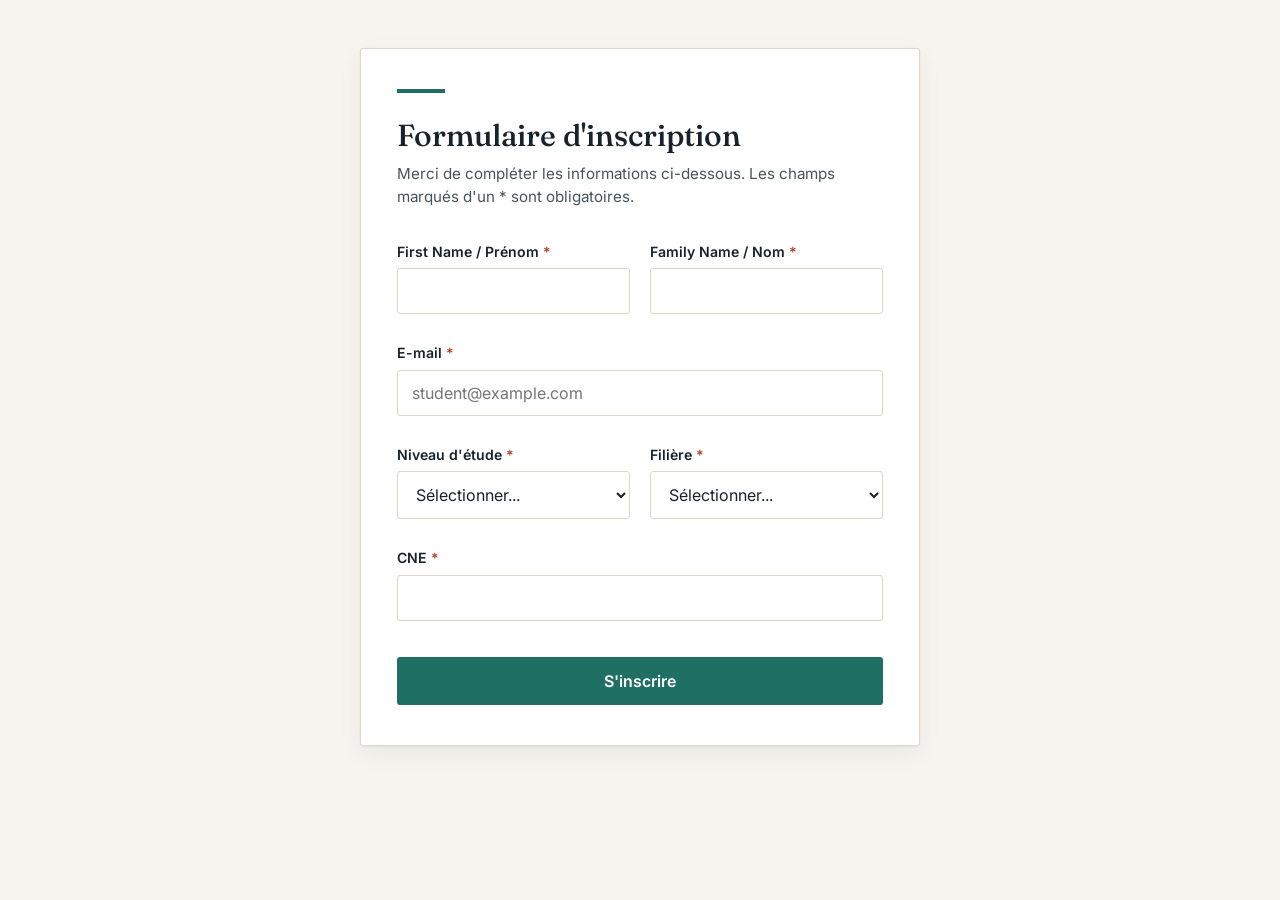
==== index.html @ 87009127 "Add files via upload" ====
<!DOCTYPE html>
<html lang="fr">
<head>
  <meta charset="UTF-8" />
  <meta name="viewport" content="width=device-width, initial-scale=1.0" />
  <title>Inscription</title>
  <link rel="preconnect" href="https://fonts.googleapis.com" />
  <link rel="preconnect" href="https://fonts.gstatic.com" crossorigin />
  <link
    href="https://fonts.googleapis.com/css2?family=Fraunces:opsz,wght@9..144,400;9..144,500;9..144,600&family=Inter:wght@400;500;600;700&display=swap"
    rel="stylesheet"
  />
  <link rel="stylesheet" href="assets/css/style.css" />
</head>
<body>
  <main class="page">
    <!-- Registration form -->
    <div class="card" id="form-view">
      <div class="eyebrow-bar"></div>
      <h1 class="title">Formulaire d'inscription</h1>
      <p class="subtitle">
        Merci de compléter les informations ci-dessous. Les champs marqués
        d'un <span class="required">*</span> sont obligatoires.
      </p>

      <form id="registration-form" novalidate>
        <div class="form-row">
          <div class="field" id="field-firstName">
            <label for="firstName">First Name / Prénom <span class="required">*</span></label>
            <input id="firstName" name="firstName" autocomplete="given-name" />
            <div class="error-text" id="error-firstName"></div>
          </div>
          <div class="field" id="field-familyName">
            <label for="familyName">Family Name / Nom <span class="required">*</span></label>
            <input id="familyName" name="familyName" autocomplete="family-name" />
            <div class="error-text" id="error-familyName"></div>
          </div>
        </div>

        <div class="field" id="field-email">
          <label for="email">E-mail <span class="required">*</span></label>
          <input id="email" name="email" type="email" placeholder="student@example.com" autocomplete="email" />
          <div class="error-text" id="error-email"></div>
        </div>

        <div class="form-row">
          <div class="field" id="field-niveau">
            <label for="niveau">Niveau d'étude <span class="required">*</span></label>
            <select id="niveau" name="niveau">
              <option value="" disabled selected>Sélectionner...</option>
            </select>
            <div class="error-text" id="error-niveau"></div>
          </div>
          <div class="field" id="field-filiere">
            <label for="filiere">Filière <span class="required">*</span></label>
            <select id="filiere" name="filiere">
              <option value="" disabled selected>Sélectionner...</option>
            </select>
            <div class="error-text" id="error-filiere"></div>
          </div>
        </div>

        <div class="field" id="field-cne">
          <label for="cne">CNE <span class="required">*</span></label>
          <input id="cne" name="cne" />
          <div class="error-text" id="error-cne"></div>
        </div>

        <div class="banner-error" id="server-error" style="display: none"></div>

        <button type="submit" class="btn-submit" id="submit-btn">S'inscrire</button>
      </form>
    </div>

    <!-- Success view -->
    <div class="card" id="success-view" style="display: none; text-align: center">
      <div class="check-circle">✓</div>
      <h1 style="font-size: 1.7rem; margin-top: 1.25rem">Inscription réussie</h1>
      <p class="muted" style="margin-top: 0.75rem">
        Votre inscription a été enregistrée avec succès.
      </p>
      <button class="btn-submit" style="margin-top: 2rem; max-width: 260px" id="restart-btn">
        Inscrire une autre personne
      </button>
    </div>
  </main>

  <script src="assets/js/config.js"></script>
  <script src="assets/js/api.js"></script>
  <script src="assets/js/register.js"></script>
</body>
</html>
---- assets/css/style.css ----
:root {
  --ink: #16232b;
  --ink-soft: #45545c;
  --paper: #f6f4ee;
  --paper-raised: #ffffff;
  --line: #ddd7c8;
  --teal: #1f6f63;
  --teal-deep: #164f46;
  --gold: #c08a34;
  --error: #b3432b;
  --error-bg: #fbe9e4;
  --radius: 3px;
  --shadow: 0 1px 2px rgba(22, 35, 43, 0.06), 0 8px 24px rgba(22, 35, 43, 0.06);
  --font-display: "Fraunces", Georgia, "Times New Roman", serif;
  --font-body: "Inter", -apple-system, BlinkMacSystemFont, "Segoe UI", sans-serif;
}

* {
  box-sizing: border-box;
}

html,
body {
  margin: 0;
  padding: 0;
}

body {
  background: var(--paper);
  color: var(--ink);
  font-family: var(--font-body);
  -webkit-font-smoothing: antialiased;
  line-height: 1.5;
}

h1,
h2,
h3 {
  font-family: var(--font-display);
  color: var(--ink);
  margin: 0;
}

a {
  color: var(--teal-deep);
}

button {
  font-family: inherit;
}

:focus-visible {
  outline: 2px solid var(--teal);
  outline-offset: 2px;
}

/* ---------- Registration form ---------- */

.page {
  min-height: 100vh;
  display: flex;
  justify-content: center;
  padding: 3rem 1.25rem;
}

.card {
  width: 100%;
  max-width: 560px;
  background: var(--paper-raised);
  border: 1px solid var(--line);
  border-radius: var(--radius);
  box-shadow: var(--shadow);
  padding: 2.5rem 2.25rem;
  height: fit-content;
}

.eyebrow-bar {
  width: 48px;
  height: 4px;
  background: var(--teal);
  margin-bottom: 1.5rem;
}

.title {
  font-size: 1.9rem;
  font-weight: 500;
  line-height: 1.2;
}

.subtitle {
  color: var(--ink-soft);
  margin-top: 0.6rem;
  margin-bottom: 2rem;
  font-size: 0.95rem;
}

.form-row {
  display: grid;
  grid-template-columns: 1fr 1fr;
  gap: 1.25rem;
}

@media (max-width: 600px) {
  .form-row {
    grid-template-columns: 1fr;
    gap: 0;
  }
}

.field {
  margin-bottom: 1.35rem;
  display: flex;
  flex-direction: column;
  gap: 0.4rem;
}

.field label {
  font-size: 0.88rem;
  font-weight: 600;
}

.field .required {
  color: var(--error);
}

.field input,
.field select {
  width: 100%;
  padding: 0.75rem 0.85rem;
  font-size: 1rem;
  font-family: var(--font-body);
  color: var(--ink);
  background: var(--paper-raised);
  border: 1px solid var(--line);
  border-radius: var(--radius);
  outline: none;
}

.field.has-error input,
.field.has-error select {
  border-color: var(--error);
}

.error-text {
  font-size: 0.82rem;
  color: var(--error);
}

.banner-error {
  background: var(--error-bg);
  color: var(--error);
  padding: 0.85rem 1rem;
  border-radius: var(--radius);
  font-size: 0.9rem;
  margin-bottom: 1.25rem;
}

.btn-submit {
  width: 100%;
  padding: 0.9rem;
  font-size: 1rem;
  font-weight: 600;
  color: #fff;
  background: var(--teal);
  border: none;
  border-radius: var(--radius);
  cursor: pointer;
  margin-top: 0.5rem;
}

.btn-submit:disabled {
  opacity: 0.7;
  cursor: default;
}

.check-circle {
  width: 64px;
  height: 64px;
  border-radius: 50%;
  background: var(--teal);
  color: #fff;
  font-size: 1.8rem;
  display: flex;
  align-items: center;
  justify-content: center;
  margin: 0 auto;
}

/* ---------- Admin login ---------- */

.login-page {
  min-height: 100vh;
  background: var(--ink);
  display: flex;
  align-items: center;
  justify-content: center;
  padding: 1.5rem;
}

.login-card {
  width: 100%;
  max-width: 380px;
  background: var(--paper-raised);
  border-radius: var(--radius);
  padding: 2.25rem 2rem;
  box-shadow: 0 20px 60px rgba(0, 0, 0, 0.35);
}

.login-card label {
  display: block;
  font-size: 0.85rem;
  font-weight: 600;
  margin-bottom: 0.4rem;
  margin-top: 1rem;
}

.login-card input {
  width: 100%;
  padding: 0.7rem 0.85rem;
  border: 1px solid var(--line);
  border-radius: var(--radius);
  font-size: 1rem;
  font-family: var(--font-body);
}

/* ---------- Admin dashboard ---------- */

.dash-page {
  min-height: 100vh;
  padding: 2rem clamp(1rem, 4vw, 3rem);
}

.dash-header {
  display: flex;
  justify-content: space-between;
  align-items: flex-end;
  flex-wrap: wrap;
  gap: 1rem;
  margin-bottom: 1.75rem;
}

.dash-eyebrow {
  color: var(--teal-deep);
  font-size: 0.85rem;
  font-weight: 600;
  margin-bottom: 0.25rem;
}

.dash-title {
  font-size: 1.9rem;
  font-weight: 500;
}

.btn-secondary {
  padding: 0.6rem 1.1rem;
  background: var(--paper-raised);
  border: 1px solid var(--line);
  border-radius: var(--radius);
  cursor: pointer;
  font-size: 0.88rem;
}

.btn-primary {
  padding: 0.6rem 1.1rem;
  background: var(--teal);
  color: #fff;
  border: none;
  border-radius: var(--radius);
  cursor: pointer;
  font-size: 0.9rem;
  font-weight: 600;
}

.stats-row {
  display: grid;
  grid-template-columns: repeat(auto-fit, minmax(160px, 1fr));
  gap: 1rem;
  margin-bottom: 1.75rem;
}

.stat-card {
  background: var(--paper-raised);
  border: 1px solid var(--line);
  border-radius: var(--radius);
  padding: 1.1rem 1.25rem;
}

.stat-value {
  font-size: 1.9rem;
  font-family: var(--font-display);
  font-weight: 500;
}

.stat-label {
  font-size: 0.85rem;
  color: var(--ink-soft);
  margin-top: 0.2rem;
}

.controls {
  display: flex;
  justify-content: space-between;
  flex-wrap: wrap;
  gap: 1rem;
  margin-bottom: 1.5rem;
}

.search-input {
  flex: 1 1 320px;
  padding: 0.7rem 1rem;
  border: 1px solid var(--line);
  border-radius: var(--radius);
  font-size: 0.95rem;
  background: var(--paper-raised);
}

.filter-group {
  display: flex;
  gap: 0.5rem;
}

.filter-btn {
  padding: 0.6rem 1rem;
  border: 1px solid var(--line);
  background: var(--paper-raised);
  border-radius: var(--radius);
  cursor: pointer;
  font-size: 0.88rem;
}

.filter-btn.active {
  background: var(--teal);
  color: #fff;
  border-color: var(--teal);
}

.table-wrap {
  background: var(--paper-raised);
  border: 1px solid var(--line);
  border-radius: var(--radius);
  overflow-x: auto;
}

table {
  width: 100%;
  border-collapse: collapse;
  font-size: 0.9rem;
}

th {
  text-align: left;
  padding: 0.85rem 1rem;
  border-bottom: 1px solid var(--line);
  color: var(--ink-soft);
  font-weight: 600;
  white-space: nowrap;
}

td {
  padding: 0.85rem 1rem;
  border-bottom: 1px solid var(--line);
  white-space: nowrap;
}

.badge {
  display: inline-block;
  padding: 0.25rem 0.6rem;
  border-radius: 999px;
  font-size: 0.78rem;
  font-weight: 600;
}

.badge.present {
  background: #e4f1ee;
  color: var(--teal-deep);
}

.badge.absent {
  background: #f1ede2;
  color: var(--ink-soft);
}

.btn-mark {
  padding: 0.5rem 0.9rem;
  background: var(--teal);
  color: #fff;
  border: none;
  border-radius: var(--radius);
  font-size: 0.85rem;
  font-weight: 600;
  cursor: pointer;
}

.btn-present {
  padding: 0.5rem 0.9rem;
  background: #e4f1ee;
  color: var(--teal-deep);
  border: none;
  border-radius: var(--radius);
  font-size: 0.85rem;
  font-weight: 600;
  cursor: default;
}

.student-cards {
  display: none;
}

.student-card {
  background: var(--paper-raised);
  border: 1px solid var(--line);
  border-radius: var(--radius);
  padding: 1rem 1.1rem;
  margin-bottom: 0.85rem;
}

.student-card-header {
  display: flex;
  justify-content: space-between;
  align-items: center;
  margin-bottom: 0.5rem;
}

.student-card-row {
  font-size: 0.88rem;
  color: var(--ink-soft);
  margin-top: 0.2rem;
}

@media (max-width: 760px) {
  .table-wrap {
    display: none;
  }
  .student-cards {
    display: block;
  }
}

.overlay {
  position: fixed;
  inset: 0;
  background: rgba(22, 35, 43, 0.5);
  display: none;
  align-items: center;
  justify-content: center;
  padding: 1rem;
  z-index: 50;
}

.overlay.open {
  display: flex;
}

.dialog {
  background: var(--paper-raised);
  border-radius: var(--radius);
  padding: 1.75rem;
  max-width: 400px;
  width: 100%;
}

.dialog h2 {
  font-size: 1.3rem;
  font-weight: 500;
}

.muted {
  color: var(--ink-soft);
}
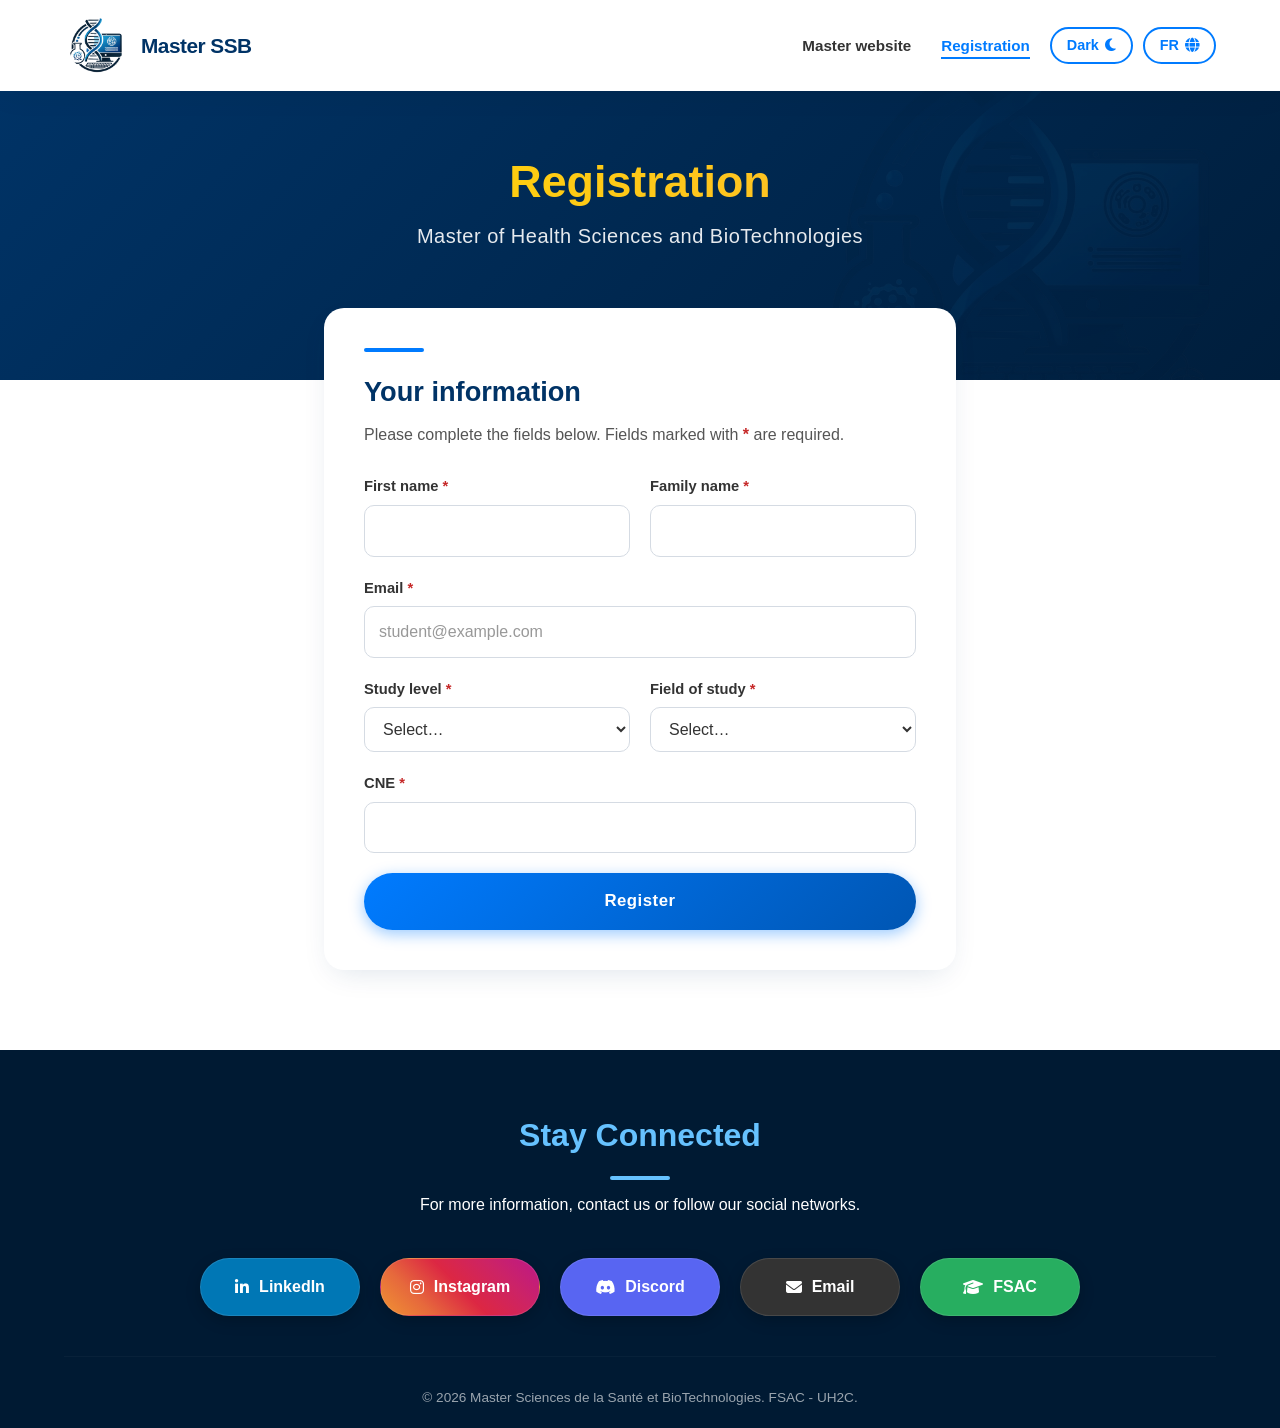
==== commit e310841d: "Add files via upload" ====
--- a/index.html
+++ b/index.html
@@ -1,92 +1,221 @@
 <!DOCTYPE html>
-<html lang="fr">
+<html lang="en" data-lang="en">
 <head>
   <meta charset="UTF-8" />
   <meta name="viewport" content="width=device-width, initial-scale=1.0" />
-  <title>Inscription</title>
-  <link rel="preconnect" href="https://fonts.googleapis.com" />
-  <link rel="preconnect" href="https://fonts.gstatic.com" crossorigin />
-  <link
-    href="https://fonts.googleapis.com/css2?family=Fraunces:opsz,wght@9..144,400;9..144,500;9..144,600&family=Inter:wght@400;500;600;700&display=swap"
-    rel="stylesheet"
-  />
+  <title>Registration – Master SSB</title>
+
+  <!-- Apply saved theme + language before first paint (avoids a light/EN flash) -->
+  <script>
+    (function () {
+      var r = document.documentElement;
+      try {
+        if (localStorage.getItem("theme") === "dark") r.classList.add("dark-mode");
+        var l = localStorage.getItem("lang");
+        if (!l) l = (navigator.language || "").toLowerCase().indexOf("fr") === 0 ? "fr" : "en";
+        r.setAttribute("data-lang", l === "fr" ? "fr" : "en");
+        r.setAttribute("lang", l === "fr" ? "fr" : "en");
+      } catch (e) {}
+    })();
+  </script>
+
+  <meta name="theme-color" content="#003366" />
+  <link rel="icon" href="assets/img/favicon.ico" sizes="any" />
+  <link rel="icon" type="image/png" sizes="32x32" href="assets/img/favicon-32.png" />
+  <link rel="icon" type="image/png" sizes="192x192" href="assets/img/favicon-192.png" />
+  <link rel="apple-touch-icon" href="assets/img/apple-touch-icon.png" />
+
+  <link rel="stylesheet" href="https://cdnjs.cloudflare.com/ajax/libs/font-awesome/6.4.0/css/all.min.css" />
   <link rel="stylesheet" href="assets/css/style.css" />
 </head>
 <body>
+
+  <nav>
+    <!-- Change ../index.html to the real address of the main Master SSB site -->
+    <a href="#" id="master-website-logo" class="logo-container" aria-label="Master SSB">
+      <img src="assets/img/logo.png" alt="Logo Master SSB" class="nav-logo" />
+      <span>Master SSB</span>
+    </a>
+
+    <ul class="nav-links">
+      <li>
+        <a href="#" id="master-website-link">
+          <span class="lang-en">Master website</span>
+          <span class="lang-fr">Site du Master</span>
+        </a>
+      </li>
+      <li>
+        <a href="index.html" aria-current="page">
+          <span class="lang-en">Registration</span>
+          <span class="lang-fr">Inscription</span>
+        </a>
+      </li>
+    </ul>
+
+    <div class="nav-buttons">
+      <button type="button" class="lang-btn" id="theme-btn">
+        <span id="theme-text">Dark</span> <i class="fas fa-moon" id="theme-icon" aria-hidden="true"></i>
+      </button>
+      <button type="button" class="lang-btn" id="lang-btn">
+        <span id="lang-text">FR</span> <i class="fas fa-globe" aria-hidden="true"></i>
+      </button>
+    </div>
+  </nav>
+
+  <header class="hero">
+    <div class="hero-content">
+      <h1>
+        <span class="lang-en">Registration</span>
+        <span class="lang-fr">Inscription</span>
+      </h1>
+      <h2>
+        <span class="lang-en">Master of Health Sciences and BioTechnologies</span>
+        <span class="lang-fr">Master Sciences de la Santé et BioTechnologies</span>
+      </h2>
+    </div>
+  </header>
+
   <main class="page">
     <!-- Registration form -->
     <div class="card" id="form-view">
       <div class="eyebrow-bar"></div>
-      <h1 class="title">Formulaire d'inscription</h1>
+      <h2 class="title">
+        <span class="lang-en">Your information</span>
+        <span class="lang-fr">Vos informations</span>
+      </h2>
       <p class="subtitle">
-        Merci de compléter les informations ci-dessous. Les champs marqués
-        d'un <span class="required">*</span> sont obligatoires.
+        <span class="lang-en">Please complete the fields below. Fields marked with <span class="required">*</span> are required.</span>
+        <span class="lang-fr">Merci de compléter les informations ci-dessous. Les champs marqués d'un <span class="required">*</span> sont obligatoires.</span>
       </p>
 
       <form id="registration-form" novalidate>
         <div class="form-row">
           <div class="field" id="field-firstName">
-            <label for="firstName">First Name / Prénom <span class="required">*</span></label>
+            <label for="firstName">
+              <span class="lang-en">First name</span><span class="lang-fr">Prénom</span>
+              <span class="required">*</span>
+            </label>
             <input id="firstName" name="firstName" autocomplete="given-name" />
-            <div class="error-text" id="error-firstName"></div>
+            <div class="error-text" id="error-firstName" role="alert"></div>
           </div>
           <div class="field" id="field-familyName">
-            <label for="familyName">Family Name / Nom <span class="required">*</span></label>
+            <label for="familyName">
+              <span class="lang-en">Family name</span><span class="lang-fr">Nom</span>
+              <span class="required">*</span>
+            </label>
             <input id="familyName" name="familyName" autocomplete="family-name" />
-            <div class="error-text" id="error-familyName"></div>
+            <div class="error-text" id="error-familyName" role="alert"></div>
           </div>
         </div>
 
         <div class="field" id="field-email">
-          <label for="email">E-mail <span class="required">*</span></label>
+          <label for="email">
+            <span class="lang-en">Email</span><span class="lang-fr">E-mail</span>
+            <span class="required">*</span>
+          </label>
           <input id="email" name="email" type="email" placeholder="student@example.com" autocomplete="email" />
-          <div class="error-text" id="error-email"></div>
+          <div class="error-text" id="error-email" role="alert"></div>
         </div>
 
         <div class="form-row">
           <div class="field" id="field-niveau">
-            <label for="niveau">Niveau d'étude <span class="required">*</span></label>
+            <label for="niveau">
+              <span class="lang-en">Study level</span><span class="lang-fr">Niveau d'étude</span>
+              <span class="required">*</span>
+            </label>
             <select id="niveau" name="niveau">
-              <option value="" disabled selected>Sélectionner...</option>
+              <option value="" disabled selected>Select…</option>
             </select>
-            <div class="error-text" id="error-niveau"></div>
+            <div class="error-text" id="error-niveau" role="alert"></div>
           </div>
           <div class="field" id="field-filiere">
-            <label for="filiere">Filière <span class="required">*</span></label>
+            <label for="filiere">
+              <span class="lang-en">Field of study</span><span class="lang-fr">Filière</span>
+              <span class="required">*</span>
+            </label>
             <select id="filiere" name="filiere">
-              <option value="" disabled selected>Sélectionner...</option>
+              <option value="" disabled selected>Select…</option>
             </select>
-            <div class="error-text" id="error-filiere"></div>
+            <div class="error-text" id="error-filiere" role="alert"></div>
           </div>
         </div>
 
         <div class="field" id="field-cne">
           <label for="cne">CNE <span class="required">*</span></label>
           <input id="cne" name="cne" />
-          <div class="error-text" id="error-cne"></div>
-        </div>
-
-        <div class="banner-error" id="server-error" style="display: none"></div>
-
-        <button type="submit" class="btn-submit" id="submit-btn">S'inscrire</button>
+          <div class="error-text" id="error-cne" role="alert"></div>
+        </div>
+
+        <div class="banner-error" id="server-error" style="display: none" role="alert"></div>
+
+        <button type="submit" class="btn-submit" id="submit-btn">
+          <span id="submit-label" data-i18n="submit">Register</span>
+        </button>
       </form>
     </div>
 
     <!-- Success view -->
     <div class="card" id="success-view" style="display: none; text-align: center">
-      <div class="check-circle">✓</div>
-      <h1 style="font-size: 1.7rem; margin-top: 1.25rem">Inscription réussie</h1>
+      <div class="check-circle" aria-hidden="true">✓</div>
+      <h2 class="success-title">
+        <span class="lang-en">Registration complete</span>
+        <span class="lang-fr">Inscription réussie</span>
+      </h2>
       <p class="muted" style="margin-top: 0.75rem">
-        Votre inscription a été enregistrée avec succès.
+        <span class="lang-en">Your registration has been saved successfully.</span>
+        <span class="lang-fr">Votre inscription a été enregistrée avec succès.</span>
       </p>
-      <button class="btn-submit" style="margin-top: 2rem; max-width: 260px" id="restart-btn">
-        Inscrire une autre personne
+      <button type="button" class="btn-submit btn-inline" style="margin-top: 2rem; max-width: 300px" id="restart-btn">
+        <span class="lang-en">Register another person</span>
+        <span class="lang-fr">Inscrire une autre personne</span>
       </button>
     </div>
   </main>
 
-  <script src="assets/js/config.js"></script>
-  <script src="assets/js/api.js"></script>
-  <script src="assets/js/register.js"></script>
+  <footer class="footer-section" id="contact">
+    <h2 class="section-title">
+      <span class="lang-en">Stay Connected</span>
+      <span class="lang-fr">Restez Connectés</span>
+    </h2>
+    <p>
+      <span class="lang-en">For more information, contact us or follow our social networks.</span>
+      <span class="lang-fr">Pour plus d'informations, contactez-nous ou suivez nos réseaux.</span>
+    </p>
+
+    <div class="social-links">
+      <a href="https://www.linkedin.com/company/master-sciences-de-la-sant%C3%A9-et-biotechnologies-fsac/" target="_blank" rel="noopener" class="social-btn linkedin">
+        <i class="fab fa-linkedin-in" aria-hidden="true"></i> LinkedIn
+      </a>
+      <a href="https://www.instagram.com/master_ssb_fsac/" target="_blank" rel="noopener" class="social-btn instagram">
+        <i class="fab fa-instagram" aria-hidden="true"></i> Instagram
+      </a>
+      <a href="https://discord.gg/KPh8cdHZYS" target="_blank" rel="noopener" class="social-btn discord">
+        <i class="fab fa-discord" aria-hidden="true"></i> Discord
+      </a>
+      <a href="mailto:masterinternational405@gmail.com" class="social-btn email">
+        <i class="fas fa-envelope" aria-hidden="true"></i> Email
+      </a>
+      <a href="https://fsac.univh2c.ma/front/index.html" target="_blank" rel="noopener" class="social-btn">
+        <i class="fas fa-graduation-cap" aria-hidden="true"></i> FSAC
+      </a>
+    </div>
+
+    <div class="footer-bottom">
+      <p>&copy; <span id="year">2026</span> Master Sciences de la Santé et BioTechnologies. FSAC - UH2C.</p>
+    </div>
+  </footer>
+
+<script src="assets/js/site.js"></script>
+<script src="assets/js/config.js"></script>
+
+<script>
+  document.addEventListener("DOMContentLoaded", function () {
+    document.getElementById("master-website-logo").href = MASTER_WEBSITE_URL;
+    document.getElementById("master-website-link").href = MASTER_WEBSITE_URL;
+  });
+</script>
+
+<script src="assets/js/api.js"></script>
+<script src="assets/js/register.js"></script>
 </body>
 </html>
--- a/assets/css/style.css
+++ b/assets/css/style.css
@@ -1,469 +1,740 @@
+/* ==========================================================
+   Master SSB – Registration page
+   Same design system as the main Master SSB website
+   (colors, nav, pill buttons, cards, footer, dark mode).
+   ========================================================== */
+
+*,
+*::before,
+*::after {
+    margin: 0;
+    padding: 0;
+    box-sizing: border-box;
+}
+
 :root {
-  --ink: #16232b;
-  --ink-soft: #45545c;
-  --paper: #f6f4ee;
-  --paper-raised: #ffffff;
-  --line: #ddd7c8;
-  --teal: #1f6f63;
-  --teal-deep: #164f46;
-  --gold: #c08a34;
-  --error: #b3432b;
-  --error-bg: #fbe9e4;
-  --radius: 3px;
-  --shadow: 0 1px 2px rgba(22, 35, 43, 0.06), 0 8px 24px rgba(22, 35, 43, 0.06);
-  --font-display: "Fraunces", Georgia, "Times New Roman", serif;
-  --font-body: "Inter", -apple-system, BlinkMacSystemFont, "Segoe UI", sans-serif;
-}
-
-* {
-  box-sizing: border-box;
-}
-
-html,
+    /* --- Brand (fixed) --- */
+    --accent-blue: #007bff;
+    --accent-gradient: linear-gradient(135deg, #007bff, #0056b3);
+    --danger: #c62828;
+    --success-gradient: linear-gradient(135deg, #2ecc71, #27ae60);
+
+    /* --- Light theme (default) --- */
+    --primary-blue: #003366;
+    --bg-body: #ffffff;
+    --bg-light: #f8f9fa;
+    --bg-card: #ffffff;
+    --bg-nav: rgba(255, 255, 255, 0.95);
+    --bg-input: #ffffff;
+    --text-color: #333333;
+    --text-muted: #555555;
+    --card-shadow: 0 10px 30px -10px rgba(0, 51, 102, 0.15);
+    --hover-shadow: 0 20px 40px -10px rgba(0, 123, 255, 0.3);
+    --border-color: #d5dbe3;
+
+    color-scheme: light;
+}
+
+/* --- Dark theme (class set on <html> by site.js) --- */
+html.dark-mode {
+    --primary-blue: #66c2ff;
+    --bg-body: #121212;
+    --bg-light: #1e1e1e;
+    --bg-card: #2d2d2d;
+    --bg-nav: rgba(18, 18, 18, 0.95);
+    --bg-input: #1e1e1e;
+    --text-color: #e0e0e0;
+    --text-muted: #b0b0b0;
+    --card-shadow: 0 10px 30px -10px rgba(0, 0, 0, 0.5);
+    --hover-shadow: 0 20px 40px -10px rgba(0, 0, 0, 0.7);
+    --border-color: #4a4a4a;
+    --danger: #ff7b7b;
+
+    color-scheme: dark;
+}
+
+html {
+    scroll-behavior: smooth;
+}
+
 body {
-  margin: 0;
-  padding: 0;
-}
-
-body {
-  background: var(--paper);
-  color: var(--ink);
-  font-family: var(--font-body);
-  -webkit-font-smoothing: antialiased;
-  line-height: 1.5;
-}
-
-h1,
-h2,
-h3 {
-  font-family: var(--font-display);
-  color: var(--ink);
-  margin: 0;
-}
-
-a {
-  color: var(--teal-deep);
-}
-
-button {
-  font-family: inherit;
-}
-
-:focus-visible {
-  outline: 2px solid var(--teal);
-  outline-offset: 2px;
-}
-
-/* ---------- Registration form ---------- */
-
+    font-family: 'Segoe UI', 'Roboto', Helvetica, Arial, sans-serif;
+    color: var(--text-color);
+    background-color: var(--bg-body);
+    line-height: 1.6;
+    min-height: 100vh;
+    display: flex;
+    flex-direction: column;
+    transition: background-color 0.3s ease, color 0.3s ease;
+}
+
+button,
+input,
+select {
+    font: inherit;
+    color: inherit;
+}
+
+/* --- Language switching (English / French) --- */
+.lang-fr { display: none; }
+html[data-lang="fr"] .lang-fr { display: revert; }
+html[data-lang="fr"] .lang-en { display: none; }
+
+/* ==========================================================
+   NAVIGATION
+   ========================================================== */
+nav {
+    display: flex;
+    justify-content: space-between;
+    align-items: center;
+    padding: 0.8rem 5%;
+    background: var(--bg-nav);
+    backdrop-filter: blur(10px);
+    -webkit-backdrop-filter: blur(10px);
+    box-shadow: 0 4px 30px rgba(0, 0, 0, 0.05);
+    position: sticky;
+    top: 0;
+    z-index: 1000;
+    transition: background 0.3s ease;
+}
+
+.logo-container {
+    display: flex;
+    align-items: center;
+    font-weight: 700;
+    color: var(--primary-blue);
+    font-size: 1.3rem;
+    letter-spacing: -0.5px;
+    text-decoration: none;
+}
+
+.nav-logo {
+    height: 65px;
+    width: 65px;
+    object-fit: contain;
+    margin-right: 12px;
+    background-color: white;
+    border-radius: 50%;
+    padding: 5px;
+}
+
+.nav-links {
+    list-style: none;
+    display: flex;
+    align-items: center;
+    margin-left: auto;
+    margin-right: 20px;
+}
+
+.nav-links li { margin-left: 30px; }
+
+.nav-links a {
+    text-decoration: none;
+    color: var(--text-color);
+    font-weight: 600;
+    font-size: 0.95rem;
+    position: relative;
+    transition: color 0.3s;
+}
+
+.nav-links a::after {
+    content: '';
+    position: absolute;
+    width: 0;
+    height: 2px;
+    bottom: -5px;
+    left: 0;
+    background-color: var(--accent-blue);
+    transition: width 0.3s;
+}
+
+.nav-links a:hover,
+.nav-links a[aria-current="page"] { color: var(--accent-blue); }
+
+.nav-links a:hover::after,
+.nav-links a[aria-current="page"]::after { width: 100%; }
+
+.nav-buttons {
+    display: flex;
+    gap: 10px;
+    align-items: center;
+}
+
+.lang-btn {
+    background: transparent;
+    border: 2px solid var(--accent-blue);
+    color: var(--accent-blue);
+    padding: 5px 15px;
+    border-radius: 20px;
+    cursor: pointer;
+    font-weight: bold;
+    font-size: 0.9rem;
+    transition: all 0.3s ease;
+    display: flex;
+    align-items: center;
+    gap: 6px;
+}
+
+.lang-btn:hover {
+    background: var(--accent-blue);
+    color: white;
+}
+
+/* Visible keyboard focus everywhere */
+a:focus-visible,
+button:focus-visible,
+input:focus-visible,
+select:focus-visible {
+    outline: 3px solid rgba(0, 123, 255, 0.55);
+    outline-offset: 2px;
+}
+
+/* ==========================================================
+   HERO
+   ========================================================== */
+.hero {
+    position: relative;
+    background: linear-gradient(135deg, #003366, #001e3c);
+    color: #fff;
+    text-align: center;
+    padding: 64px 5% 128px;
+    overflow: hidden;
+}
+
+.hero::before {
+    content: '';
+    position: absolute;
+    inset: 0;
+    background: url('../img/logo.png') no-repeat right 6% center / auto 140%;
+    opacity: 0.07;
+    pointer-events: none;
+}
+
+.hero-content {
+    position: relative;
+    max-width: 760px;
+    margin: 0 auto;
+}
+
+.hero h1 {
+    font-size: 2.8rem;
+    font-weight: 800;
+    line-height: 1.2;
+    margin-bottom: 12px;
+    background: linear-gradient(90deg, #FFD700, #FDB931, #FFD700);
+    background-size: 200% auto;
+    color: transparent;
+    background-clip: text;
+    -webkit-background-clip: text;
+    animation: glow 4s linear infinite;
+}
+
+@keyframes glow {
+    0%   { background-position: 0% 50%; }
+    100% { background-position: 200% 50%; }
+}
+
+.hero h2 {
+    font-size: 1.25rem;
+    font-weight: 400;
+    letter-spacing: 0.5px;
+    color: rgba(255, 255, 255, 0.9);
+}
+
+/* ==========================================================
+   FORM CARD
+   ========================================================== */
 .page {
-  min-height: 100vh;
-  display: flex;
-  justify-content: center;
-  padding: 3rem 1.25rem;
+    position: relative;
+    z-index: 2;
+    flex: 1;
+    width: 100%;
+    max-width: 760px;
+    margin: -72px auto 0;
+    padding: 0 5% 80px;
 }
 
 .card {
-  width: 100%;
-  max-width: 560px;
-  background: var(--paper-raised);
-  border: 1px solid var(--line);
-  border-radius: var(--radius);
-  box-shadow: var(--shadow);
-  padding: 2.5rem 2.25rem;
-  height: fit-content;
+    background: var(--bg-card);
+    border-radius: 20px;
+    box-shadow: var(--card-shadow);
+    padding: 40px;
+    transition: background 0.3s ease;
 }
 
 .eyebrow-bar {
-  width: 48px;
-  height: 4px;
-  background: var(--teal);
-  margin-bottom: 1.5rem;
+    width: 60px;
+    height: 4px;
+    border-radius: 2px;
+    background: var(--accent-blue);
+    margin-bottom: 18px;
 }
 
 .title {
-  font-size: 1.9rem;
-  font-weight: 500;
-  line-height: 1.2;
-}
-
-.subtitle {
-  color: var(--ink-soft);
-  margin-top: 0.6rem;
-  margin-bottom: 2rem;
-  font-size: 0.95rem;
-}
+    font-size: 1.7rem;
+    font-weight: 700;
+    color: var(--primary-blue);
+    margin-bottom: 8px;
+}
+
+.subtitle,
+.muted {
+    color: var(--text-muted);
+    font-size: 1rem;
+}
+
+.subtitle { margin-bottom: 28px; }
+
+.required { color: var(--danger); font-weight: 700; }
 
 .form-row {
-  display: grid;
-  grid-template-columns: 1fr 1fr;
-  gap: 1.25rem;
-}
-
-@media (max-width: 600px) {
-  .form-row {
-    grid-template-columns: 1fr;
-    gap: 0;
-  }
-}
-
-.field {
-  margin-bottom: 1.35rem;
-  display: flex;
-  flex-direction: column;
-  gap: 0.4rem;
-}
+    display: grid;
+    grid-template-columns: 1fr 1fr;
+    gap: 0 20px;
+}
+
+.field { margin-bottom: 20px; min-width: 0; }
 
 .field label {
-  font-size: 0.88rem;
-  font-weight: 600;
-}
-
-.field .required {
-  color: var(--error);
+    display: block;
+    margin-bottom: 6px;
+    font-weight: 600;
+    font-size: 0.92rem;
+    color: var(--text-color);
 }
 
 .field input,
 .field select {
-  width: 100%;
-  padding: 0.75rem 0.85rem;
-  font-size: 1rem;
-  font-family: var(--font-body);
-  color: var(--ink);
-  background: var(--paper-raised);
-  border: 1px solid var(--line);
-  border-radius: var(--radius);
-  outline: none;
-}
-
-.field.has-error input,
-.field.has-error select {
-  border-color: var(--error);
+    width: 100%;
+    padding: 12px 14px;
+    background: var(--bg-input);
+    border: 1.5px solid var(--border-color);
+    border-radius: 10px;
+    font-size: 1rem;
+    transition: border-color 0.2s ease, box-shadow 0.2s ease, background 0.3s ease;
+}
+
+.field input::placeholder { color: var(--text-muted); opacity: 0.6; }
+
+.field input:hover,
+.field select:hover { border-color: var(--accent-blue); }
+
+.field input:focus,
+.field select:focus {
+    outline: none;
+    border-color: var(--accent-blue);
+    box-shadow: 0 0 0 3px rgba(0, 123, 255, 0.25);
+}
+
+.field select option { background: var(--bg-card); color: var(--text-color); }
+
+/* Error state: works whatever class the script toggles, because it also
+   reacts to the error message being filled in. */
+.field.error input, .field.error select,
+.field.has-error input, .field.has-error select,
+.field.invalid input, .field.invalid select,
+.field.is-invalid input, .field.is-invalid select {
+    border-color: var(--danger);
+}
+
+.field:has(.error-text:not(:empty)) input,
+.field:has(.error-text:not(:empty)) select {
+    border-color: var(--danger);
 }
 
 .error-text {
-  font-size: 0.82rem;
-  color: var(--error);
-}
+    color: var(--danger);
+    font-size: 0.85rem;
+    margin-top: 5px;
+}
+
+.error-text:empty { display: none; }
 
 .banner-error {
-  background: var(--error-bg);
-  color: var(--error);
-  padding: 0.85rem 1rem;
-  border-radius: var(--radius);
-  font-size: 0.9rem;
-  margin-bottom: 1.25rem;
-}
-
+    margin-bottom: 20px;
+    padding: 12px 16px;
+    border-radius: 10px;
+    border: 1px solid var(--danger);
+    border-left-width: 5px;
+    background: rgba(198, 40, 40, 0.08);
+    color: var(--danger);
+    font-weight: 500;
+}
+
+/* ==========================================================
+   BUTTONS
+   ========================================================== */
 .btn-submit {
-  width: 100%;
-  padding: 0.9rem;
-  font-size: 1rem;
-  font-weight: 600;
-  color: #fff;
-  background: var(--teal);
-  border: none;
-  border-radius: var(--radius);
-  cursor: pointer;
-  margin-top: 0.5rem;
+    display: block;
+    width: 100%;
+    padding: 15px 40px;
+    background: var(--accent-gradient);
+    color: #fff;
+    border: none;
+    border-radius: 50px;
+    font-size: 1.05rem;
+    font-weight: 600;
+    letter-spacing: 0.5px;
+    cursor: pointer;
+    box-shadow: 0 4px 15px rgba(0, 123, 255, 0.4);
+    transition: all 0.3s ease;
+}
+
+.btn-submit:hover:not(:disabled) {
+    transform: translateY(-3px);
+    box-shadow: 0 8px 25px rgba(0, 123, 255, 0.6);
+    background: linear-gradient(135deg, #0056b3, #004494);
 }
 
 .btn-submit:disabled {
-  opacity: 0.7;
-  cursor: default;
-}
-
+    opacity: 0.6;
+    cursor: not-allowed;
+    box-shadow: none;
+}
+
+.btn-inline { margin-left: auto; margin-right: auto; }
+
+/* ==========================================================
+   SUCCESS VIEW
+   ========================================================== */
 .check-circle {
-  width: 64px;
-  height: 64px;
-  border-radius: 50%;
-  background: var(--teal);
-  color: #fff;
-  font-size: 1.8rem;
-  display: flex;
-  align-items: center;
-  justify-content: center;
-  margin: 0 auto;
-}
-
-/* ---------- Admin login ---------- */
-
+    width: 80px;
+    height: 80px;
+    margin: 0 auto;
+    border-radius: 50%;
+    background: var(--success-gradient);
+    color: #fff;
+    font-size: 2.4rem;
+    display: flex;
+    align-items: center;
+    justify-content: center;
+    box-shadow: 0 8px 20px rgba(39, 174, 96, 0.35);
+}
+
+.success-title {
+    margin-top: 1.25rem;
+    font-size: 1.7rem;
+    color: var(--primary-blue);
+}
+
+/* ==========================================================
+   FOOTER (same as the main site)
+   ========================================================== */
+.footer-section {
+    background: #001a33;
+    color: #fff;
+    text-align: center;
+    padding: 60px 5% 20px;
+}
+
+.footer-section .section-title {
+    color: #66c2ff;
+    font-size: 2rem;
+    font-weight: 700;
+    margin-bottom: 12px;
+}
+
+.footer-section .section-title::after {
+    content: '';
+    display: block;
+    width: 60px;
+    height: 4px;
+    background: #66c2ff;
+    margin: 15px auto 0;
+    border-radius: 2px;
+}
+
+.social-links {
+    display: flex;
+    justify-content: center;
+    gap: 20px;
+    margin: 40px 0;
+    flex-wrap: wrap;
+}
+
+.social-btn {
+    width: 160px;
+    padding: 15px 0;
+    justify-content: center;
+    border-radius: 50px;
+    text-decoration: none;
+    color: #fff;
+    font-weight: 600;
+    transition: all 0.3s ease;
+    display: flex;
+    align-items: center;
+    gap: 10px;
+    box-shadow: 0 5px 15px rgba(0, 0, 0, 0.2);
+    border: 1px solid rgba(255, 255, 255, 0.1);
+    background-color: #27ae60;
+}
+
+.linkedin  { background-color: #0077b5; }
+.instagram { background: linear-gradient(45deg, #f09433 0%, #e6683c 25%, #dc2743 50%, #cc2366 75%, #bc1888 100%); }
+.email     { background-color: #333; }
+.discord   { background-color: #5865F2; }
+
+.social-btn:hover {
+    transform: translateY(-5px);
+    filter: brightness(1.2);
+    box-shadow: 0 10px 25px rgba(0, 0, 0, 0.3);
+}
+
+.footer-bottom {
+    border-top: 1px solid rgba(255, 255, 255, 0.05);
+    padding-top: 30px;
+    font-size: 0.85rem;
+    opacity: 0.6;
+}
+
+/* ==========================================================
+   RESPONSIVE + MOTION
+   ========================================================== */
+@media (max-width: 768px) {
+    nav { padding: 0.8rem 1rem; }
+    .nav-links { display: none; }
+    .nav-buttons { margin-left: auto; }
+    .nav-logo { height: 50px; width: 50px; }
+    .logo-container { font-size: 1.1rem; }
+
+    .hero { padding: 44px 5% 108px; }
+    .hero h1 { font-size: 2rem; }
+    .hero h2 { font-size: 1.05rem; }
+}
+
+@media (max-width: 600px) {
+    .form-row { grid-template-columns: 1fr; }
+    .card { padding: 28px 22px; }
+    .social-btn { width: 100%; max-width: 260px; }
+}
+
+@media (prefers-reduced-motion: reduce) {
+    html { scroll-behavior: auto; }
+    .hero h1 { animation: none; }
+    * { transition-duration: 0.01ms !important; }
+}
+
+/* ==========================================================
+   ADMIN AREA (login + attendance dashboard)
+   Same tokens as above, so the admin follows the theme too.
+   ========================================================== */
 .login-page {
-  min-height: 100vh;
-  background: var(--ink);
-  display: flex;
-  align-items: center;
-  justify-content: center;
-  padding: 1.5rem;
+    min-height: 100vh;
+    background: linear-gradient(135deg, #003366, #001e3c);
+    display: flex;
+    align-items: center;
+    justify-content: center;
+    padding: 1.5rem;
 }
 
 .login-card {
-  width: 100%;
-  max-width: 380px;
-  background: var(--paper-raised);
-  border-radius: var(--radius);
-  padding: 2.25rem 2rem;
-  box-shadow: 0 20px 60px rgba(0, 0, 0, 0.35);
-}
+    width: 100%;
+    max-width: 400px;
+    background: var(--bg-card);
+    border-radius: 20px;
+    padding: 2.25rem 2rem;
+    box-shadow: 0 25px 60px rgba(0, 0, 0, 0.4);
+}
+
+.login-card h1, .login-card h2 { color: var(--primary-blue); }
 
 .login-card label {
-  display: block;
-  font-size: 0.85rem;
-  font-weight: 600;
-  margin-bottom: 0.4rem;
-  margin-top: 1rem;
+    display: block;
+    font-size: 0.9rem;
+    font-weight: 600;
+    margin: 1rem 0 0.4rem;
 }
 
 .login-card input {
-  width: 100%;
-  padding: 0.7rem 0.85rem;
-  border: 1px solid var(--line);
-  border-radius: var(--radius);
-  font-size: 1rem;
-  font-family: var(--font-body);
-}
-
-/* ---------- Admin dashboard ---------- */
+    width: 100%;
+    padding: 12px 14px;
+    background: var(--bg-input);
+    border: 1.5px solid var(--border-color);
+    border-radius: 10px;
+    font-size: 1rem;
+}
+
+.login-card input:focus {
+    outline: none;
+    border-color: var(--accent-blue);
+    box-shadow: 0 0 0 3px rgba(0, 123, 255, 0.25);
+}
 
 .dash-page {
-  min-height: 100vh;
-  padding: 2rem clamp(1rem, 4vw, 3rem);
+    min-height: 100vh;
+    width: 100%;
+    padding: 2rem clamp(1rem, 4vw, 3rem);
+    background: var(--bg-light);
 }
 
 .dash-header {
-  display: flex;
-  justify-content: space-between;
-  align-items: flex-end;
-  flex-wrap: wrap;
-  gap: 1rem;
-  margin-bottom: 1.75rem;
-}
-
-.dash-eyebrow {
-  color: var(--teal-deep);
-  font-size: 0.85rem;
-  font-weight: 600;
-  margin-bottom: 0.25rem;
-}
-
-.dash-title {
-  font-size: 1.9rem;
-  font-weight: 500;
-}
-
-.btn-secondary {
-  padding: 0.6rem 1.1rem;
-  background: var(--paper-raised);
-  border: 1px solid var(--line);
-  border-radius: var(--radius);
-  cursor: pointer;
-  font-size: 0.88rem;
-}
-
-.btn-primary {
-  padding: 0.6rem 1.1rem;
-  background: var(--teal);
-  color: #fff;
-  border: none;
-  border-radius: var(--radius);
-  cursor: pointer;
-  font-size: 0.9rem;
-  font-weight: 600;
-}
+    display: flex;
+    justify-content: space-between;
+    align-items: flex-end;
+    flex-wrap: wrap;
+    gap: 1rem;
+    margin-bottom: 1.75rem;
+}
+
+.dash-eyebrow { color: var(--accent-blue); font-size: 0.9rem; font-weight: 600; margin-bottom: 0.25rem; }
+.dash-title { font-size: 1.9rem; font-weight: 700; color: var(--primary-blue); }
+
+.btn-secondary,
+.btn-primary,
+.filter-btn,
+.btn-mark,
+.btn-present {
+    border-radius: 50px;
+    cursor: pointer;
+    font-weight: 600;
+    transition: all 0.25s ease;
+}
+
+.btn-secondary,
+.filter-btn {
+    padding: 0.6rem 1.1rem;
+    background: var(--bg-card);
+    color: var(--text-color);
+    border: 1.5px solid var(--border-color);
+    font-size: 0.88rem;
+}
+
+.btn-secondary:hover,
+.filter-btn:hover { border-color: var(--accent-blue); color: var(--accent-blue); }
+
+.btn-primary,
+.btn-mark {
+    padding: 0.6rem 1.1rem;
+    background: var(--accent-gradient);
+    color: #fff;
+    border: none;
+    font-size: 0.88rem;
+    box-shadow: 0 4px 15px rgba(0, 123, 255, 0.3);
+}
+
+.btn-primary:hover,
+.btn-mark:hover { transform: translateY(-2px); box-shadow: 0 8px 20px rgba(0, 123, 255, 0.5); }
+
+.btn-primary:disabled { opacity: 0.6; cursor: not-allowed; }
 
 .stats-row {
-  display: grid;
-  grid-template-columns: repeat(auto-fit, minmax(160px, 1fr));
-  gap: 1rem;
-  margin-bottom: 1.75rem;
+    display: grid;
+    grid-template-columns: repeat(auto-fit, minmax(160px, 1fr));
+    gap: 1rem;
+    margin-bottom: 1.75rem;
 }
 
 .stat-card {
-  background: var(--paper-raised);
-  border: 1px solid var(--line);
-  border-radius: var(--radius);
-  padding: 1.1rem 1.25rem;
-}
-
-.stat-value {
-  font-size: 1.9rem;
-  font-family: var(--font-display);
-  font-weight: 500;
-}
-
-.stat-label {
-  font-size: 0.85rem;
-  color: var(--ink-soft);
-  margin-top: 0.2rem;
-}
+    background: var(--bg-card);
+    border-radius: 16px;
+    box-shadow: var(--card-shadow);
+    padding: 1.1rem 1.25rem;
+}
+
+.stat-value { font-size: 1.9rem; font-weight: 700; color: var(--primary-blue); }
+.stat-label { font-size: 0.85rem; color: var(--text-muted); margin-top: 0.2rem; }
 
 .controls {
-  display: flex;
-  justify-content: space-between;
-  flex-wrap: wrap;
-  gap: 1rem;
-  margin-bottom: 1.5rem;
+    display: flex;
+    justify-content: space-between;
+    flex-wrap: wrap;
+    gap: 1rem;
+    margin-bottom: 1.5rem;
 }
 
 .search-input {
-  flex: 1 1 320px;
-  padding: 0.7rem 1rem;
-  border: 1px solid var(--line);
-  border-radius: var(--radius);
-  font-size: 0.95rem;
-  background: var(--paper-raised);
-}
-
-.filter-group {
-  display: flex;
-  gap: 0.5rem;
-}
-
-.filter-btn {
-  padding: 0.6rem 1rem;
-  border: 1px solid var(--line);
-  background: var(--paper-raised);
-  border-radius: var(--radius);
-  cursor: pointer;
-  font-size: 0.88rem;
-}
-
-.filter-btn.active {
-  background: var(--teal);
-  color: #fff;
-  border-color: var(--teal);
-}
+    flex: 1 1 320px;
+    padding: 0.7rem 1.1rem;
+    background: var(--bg-input);
+    border: 1.5px solid var(--border-color);
+    border-radius: 50px;
+    font-size: 0.95rem;
+}
+
+.search-input:focus { outline: none; border-color: var(--accent-blue); box-shadow: 0 0 0 3px rgba(0, 123, 255, 0.25); }
+
+.filter-group { display: flex; gap: 0.5rem; }
+
+.filter-btn.active { background: var(--accent-blue); color: #fff; border-color: var(--accent-blue); }
 
 .table-wrap {
-  background: var(--paper-raised);
-  border: 1px solid var(--line);
-  border-radius: var(--radius);
-  overflow-x: auto;
-}
-
-table {
-  width: 100%;
-  border-collapse: collapse;
-  font-size: 0.9rem;
-}
+    background: var(--bg-card);
+    border-radius: 16px;
+    box-shadow: var(--card-shadow);
+    overflow-x: auto;
+}
+
+table { width: 100%; border-collapse: collapse; font-size: 0.9rem; }
 
 th {
-  text-align: left;
-  padding: 0.85rem 1rem;
-  border-bottom: 1px solid var(--line);
-  color: var(--ink-soft);
-  font-weight: 600;
-  white-space: nowrap;
-}
-
-td {
-  padding: 0.85rem 1rem;
-  border-bottom: 1px solid var(--line);
-  white-space: nowrap;
-}
-
-.badge {
-  display: inline-block;
-  padding: 0.25rem 0.6rem;
-  border-radius: 999px;
-  font-size: 0.78rem;
-  font-weight: 600;
-}
-
-.badge.present {
-  background: #e4f1ee;
-  color: var(--teal-deep);
-}
-
-.badge.absent {
-  background: #f1ede2;
-  color: var(--ink-soft);
-}
-
-.btn-mark {
-  padding: 0.5rem 0.9rem;
-  background: var(--teal);
-  color: #fff;
-  border: none;
-  border-radius: var(--radius);
-  font-size: 0.85rem;
-  font-weight: 600;
-  cursor: pointer;
-}
+    text-align: left;
+    padding: 0.85rem 1rem;
+    border-bottom: 1px solid var(--border-color);
+    color: var(--text-muted);
+    font-weight: 600;
+    white-space: nowrap;
+}
+
+td { padding: 0.85rem 1rem; border-bottom: 1px solid var(--border-color); white-space: nowrap; }
+tbody tr:last-child td { border-bottom: none; }
+tbody tr:hover { background: var(--bg-light); }
+
+.badge { display: inline-block; padding: 0.25rem 0.7rem; border-radius: 999px; font-size: 0.78rem; font-weight: 600; }
+.badge.present { background: rgba(39, 174, 96, 0.15); color: #1e8e4e; }
+.badge.absent  { background: rgba(120, 130, 140, 0.18); color: var(--text-muted); }
+html.dark-mode .badge.present { color: #5fdc93; }
 
 .btn-present {
-  padding: 0.5rem 0.9rem;
-  background: #e4f1ee;
-  color: var(--teal-deep);
-  border: none;
-  border-radius: var(--radius);
-  font-size: 0.85rem;
-  font-weight: 600;
-  cursor: default;
-}
-
-.student-cards {
-  display: none;
-}
+    padding: 0.5rem 0.9rem;
+    background: rgba(39, 174, 96, 0.15);
+    color: #1e8e4e;
+    border: none;
+    font-size: 0.85rem;
+    cursor: default;
+}
+html.dark-mode .btn-present { color: #5fdc93; }
+
+.student-cards { display: none; }
 
 .student-card {
-  background: var(--paper-raised);
-  border: 1px solid var(--line);
-  border-radius: var(--radius);
-  padding: 1rem 1.1rem;
-  margin-bottom: 0.85rem;
-}
-
-.student-card-header {
-  display: flex;
-  justify-content: space-between;
-  align-items: center;
-  margin-bottom: 0.5rem;
-}
-
-.student-card-row {
-  font-size: 0.88rem;
-  color: var(--ink-soft);
-  margin-top: 0.2rem;
-}
+    background: var(--bg-card);
+    border-radius: 16px;
+    box-shadow: var(--card-shadow);
+    padding: 1rem 1.1rem;
+    margin-bottom: 0.85rem;
+}
+
+.student-card-header { display: flex; justify-content: space-between; align-items: center; margin-bottom: 0.5rem; }
+.student-card-row { font-size: 0.88rem; color: var(--text-muted); margin-top: 0.2rem; }
 
 @media (max-width: 760px) {
-  .table-wrap {
+    .table-wrap { display: none; }
+    .student-cards { display: block; }
+}
+
+.overlay {
+    position: fixed;
+    inset: 0;
+    background: rgba(0, 10, 20, 0.6);
+    backdrop-filter: blur(6px);
+    -webkit-backdrop-filter: blur(6px);
     display: none;
-  }
-  .student-cards {
-    display: block;
-  }
-}
-
-.overlay {
-  position: fixed;
-  inset: 0;
-  background: rgba(22, 35, 43, 0.5);
-  display: none;
-  align-items: center;
-  justify-content: center;
-  padding: 1rem;
-  z-index: 50;
-}
-
-.overlay.open {
-  display: flex;
-}
+    align-items: center;
+    justify-content: center;
+    padding: 1rem;
+    z-index: 3000;
+}
+
+.overlay.open { display: flex; }
 
 .dialog {
-  background: var(--paper-raised);
-  border-radius: var(--radius);
-  padding: 1.75rem;
-  max-width: 400px;
-  width: 100%;
-}
-
-.dialog h2 {
-  font-size: 1.3rem;
-  font-weight: 500;
-}
-
-.muted {
-  color: var(--ink-soft);
-}
+    background: var(--bg-card);
+    color: var(--text-color);
+    border-radius: 16px;
+    padding: 1.75rem;
+    max-width: 420px;
+    width: 100%;
+    box-shadow: 0 25px 60px rgba(0, 0, 0, 0.5);
+}
+
+.dialog h2 { font-size: 1.3rem; font-weight: 700; color: var(--primary-blue); }
